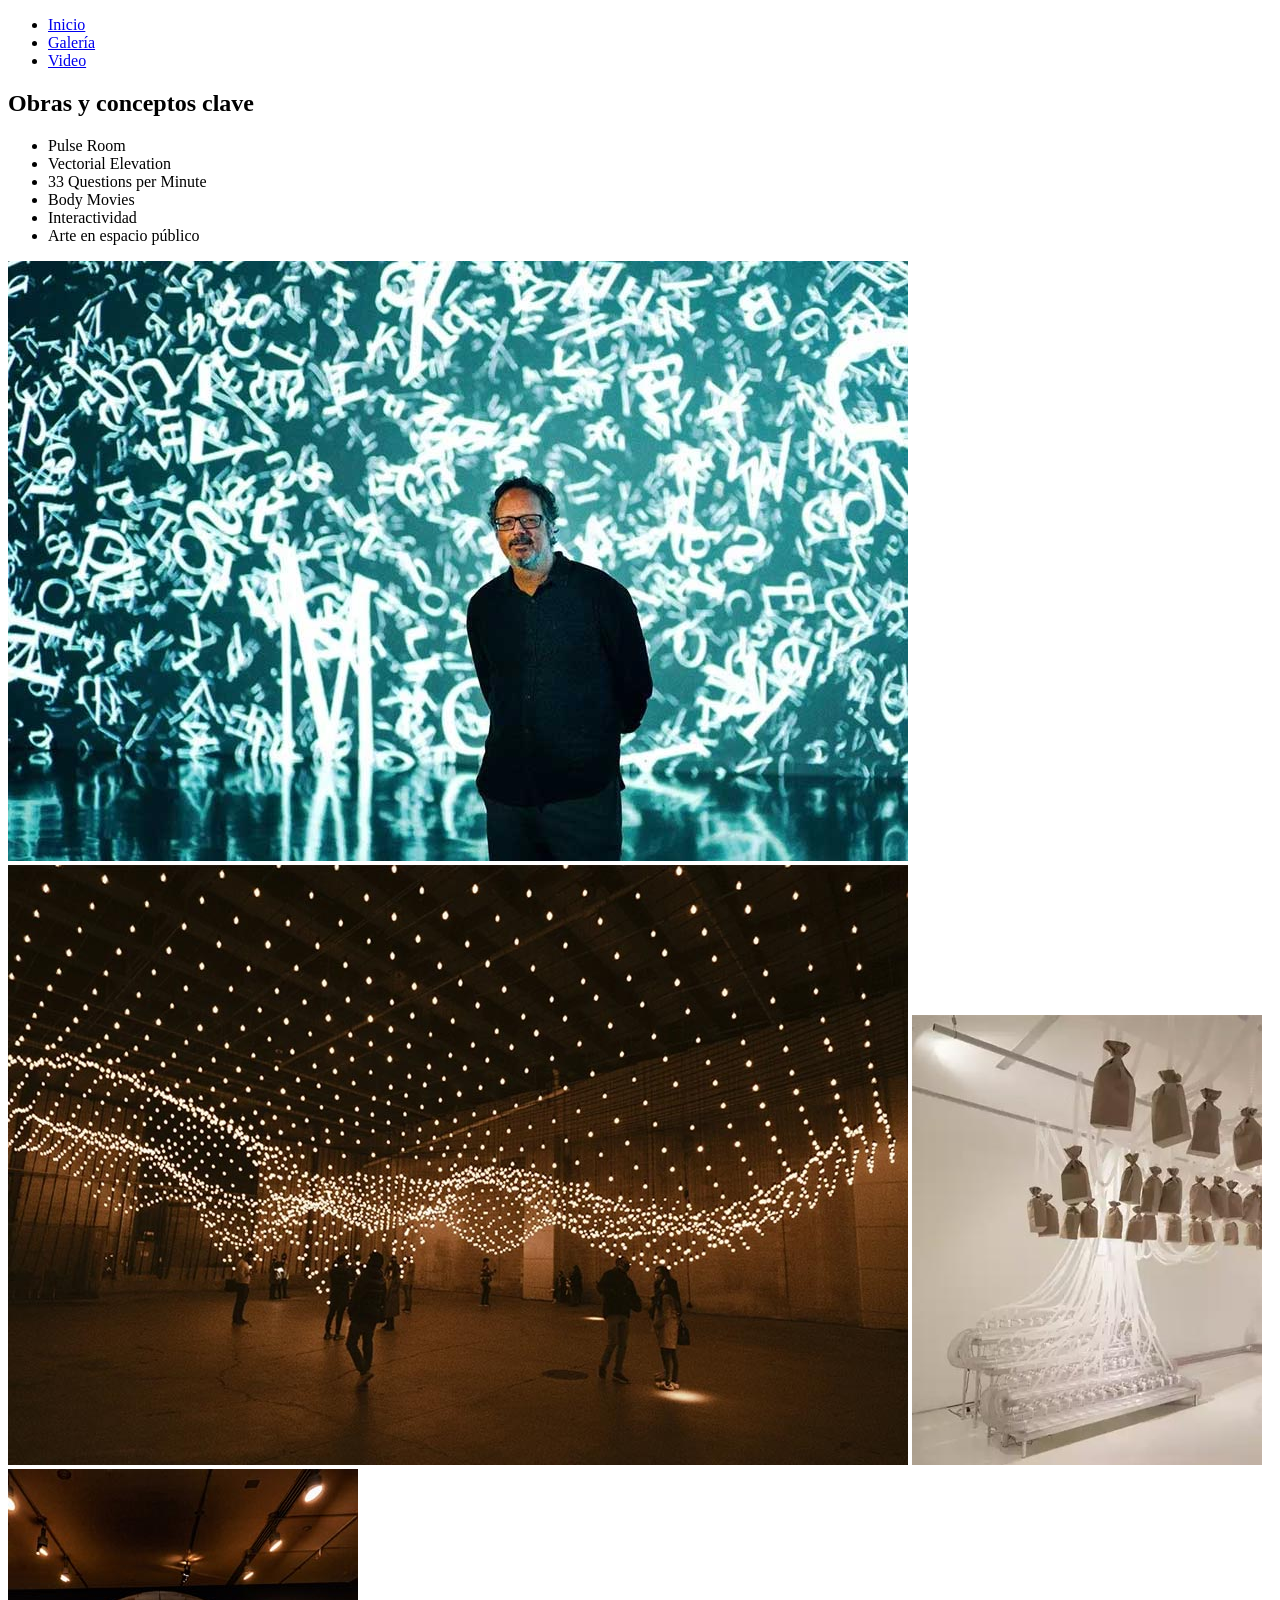
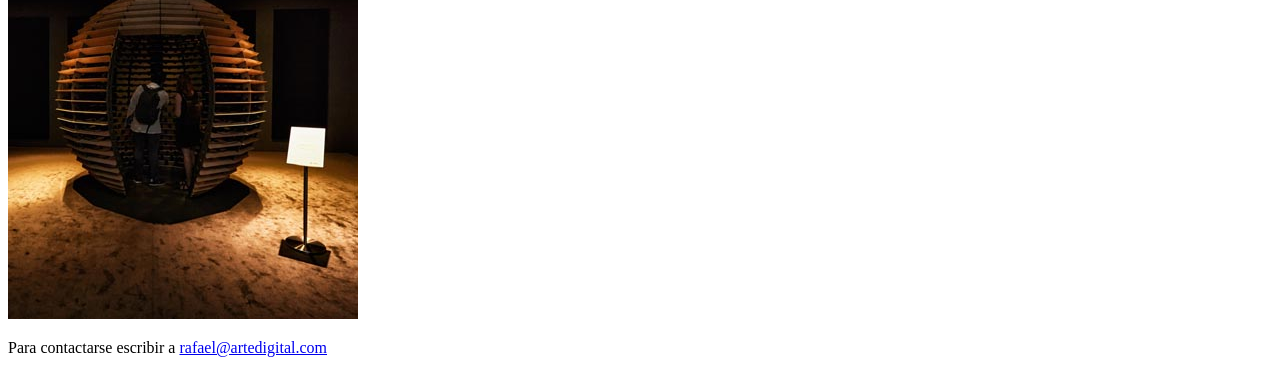
==== galeria/index.html @ 5a4463c5 "Create index.html (galeria) Armado del index.html de la subcarpeta galería. Utilice el buscador de " ====
<!DOCTYPE html>
<html lang="es">
<head>
    <meta charset="UTF-8">
    <title>Galería | Rafael Lozano-Hemmer</title>
</head>
<body>
    <div class="contenedor-principal">
        <header>
            <nav>
                <ul>
                    <li><a href="../index.html">Inicio</a></li>
                    <li><a href="index.html" class="active">Galería</a></li>
                    <li><a href="../video/index.html">Video</a></li>
                </ul>
            </nav>
        </header>
      
        <main>
            <section>
                <h2>Obras y conceptos clave</h2>
                <ul class="lista-obras">
                    <li>Pulse Room</li>
                    <li>Vectorial Elevation</li>
                    <li>33 Questions per Minute</li>
                    <li>Body Movies</li>
                    <li>Interactividad</li>
                    <li>Arte en espacio público</li>
                </ul>
            </section>
            
            <section class="galeria-grid">
                <img src="../materiales-tema3/lozano-hemmer-1.jpg" alt="Retrato del artista Rafael Lozano-Hemmer">
                <img src="../materiales-tema3/lozano-hemmer-2.jpg" alt="Instalación Pulse Topology">
                <img src="../materiales-tema3/lozano-hemmer-3.jpg" alt="Obra Vicious Circular Breathing">
                <img src="../materiales-tema3/lozano-hemmer-4.jpg" alt="Obra Sphere Packing: Bach">
            </section>
        </main>
      
        <footer>
            <p>Para contactarse escribir a <a href="mailto:rafael@artedigital.com">rafael@artedigital.com</a></p>
        </footer>
    </div>
</body>
</html>
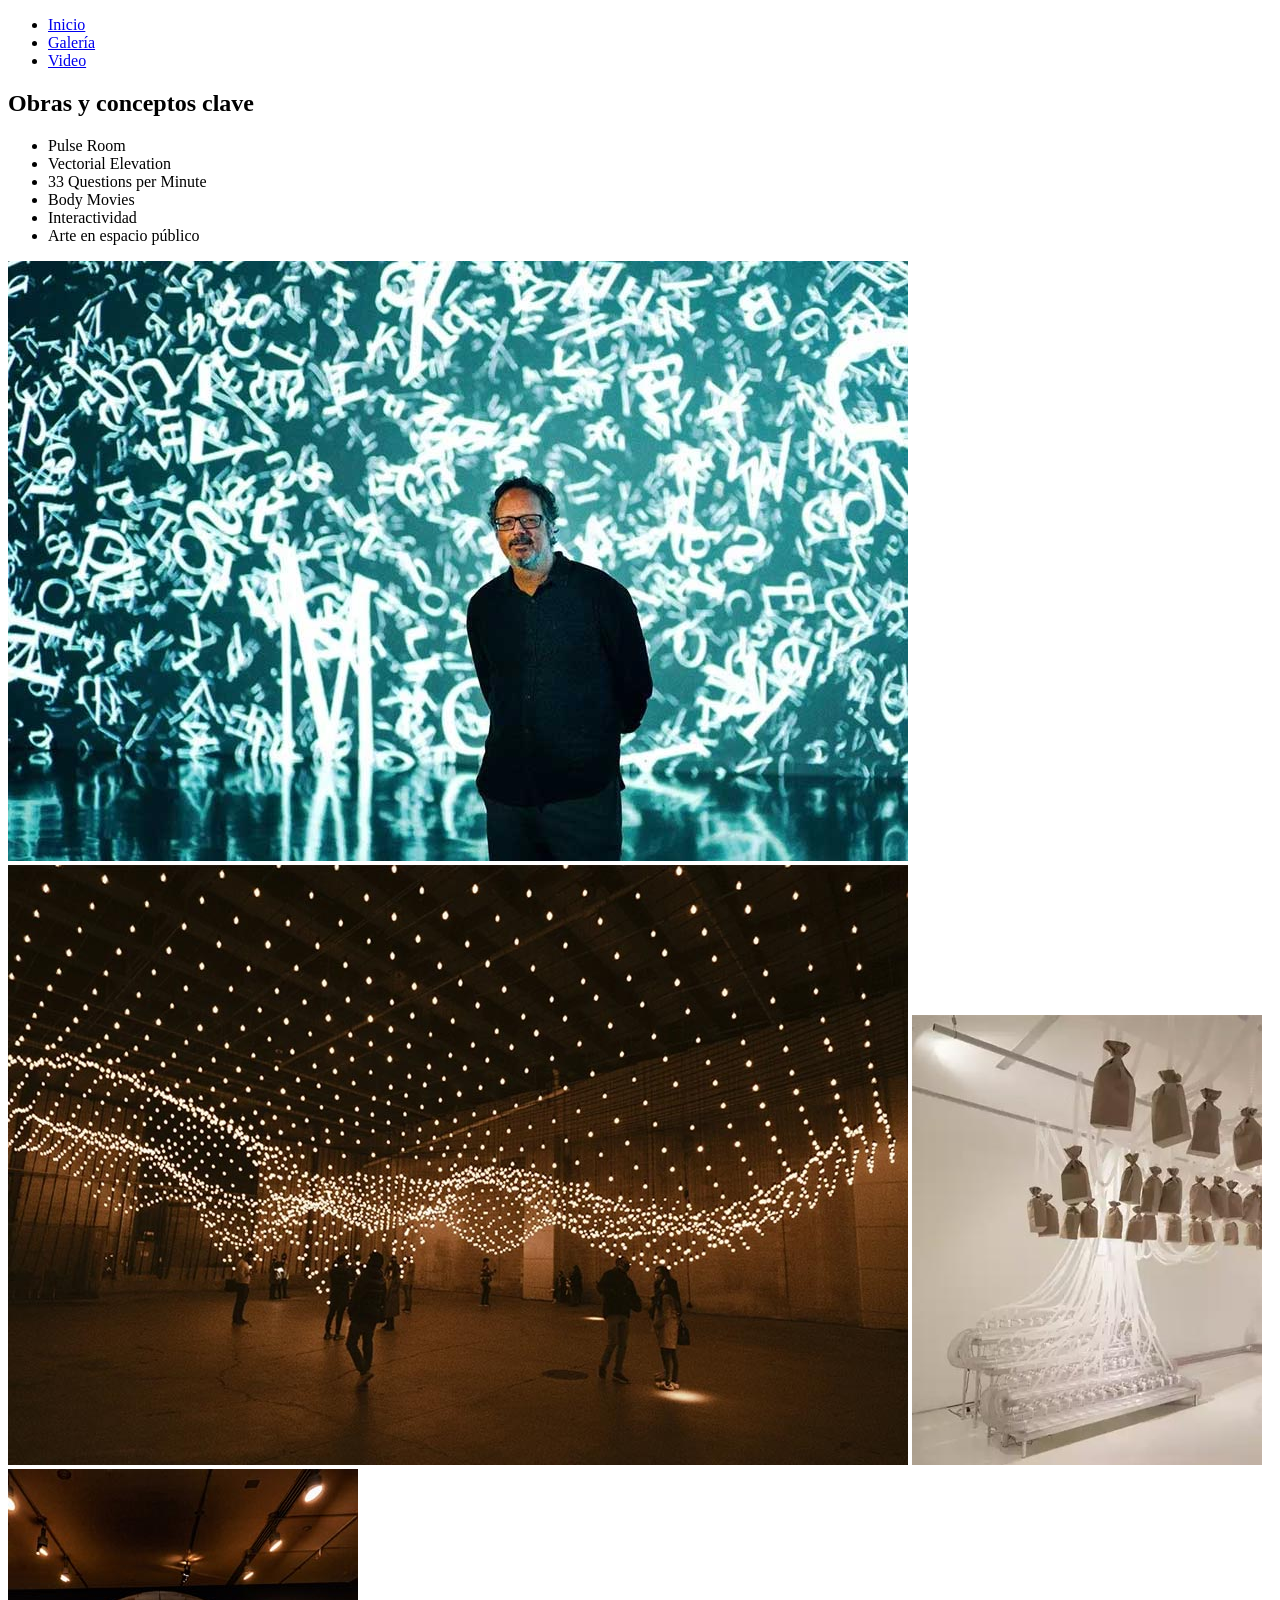
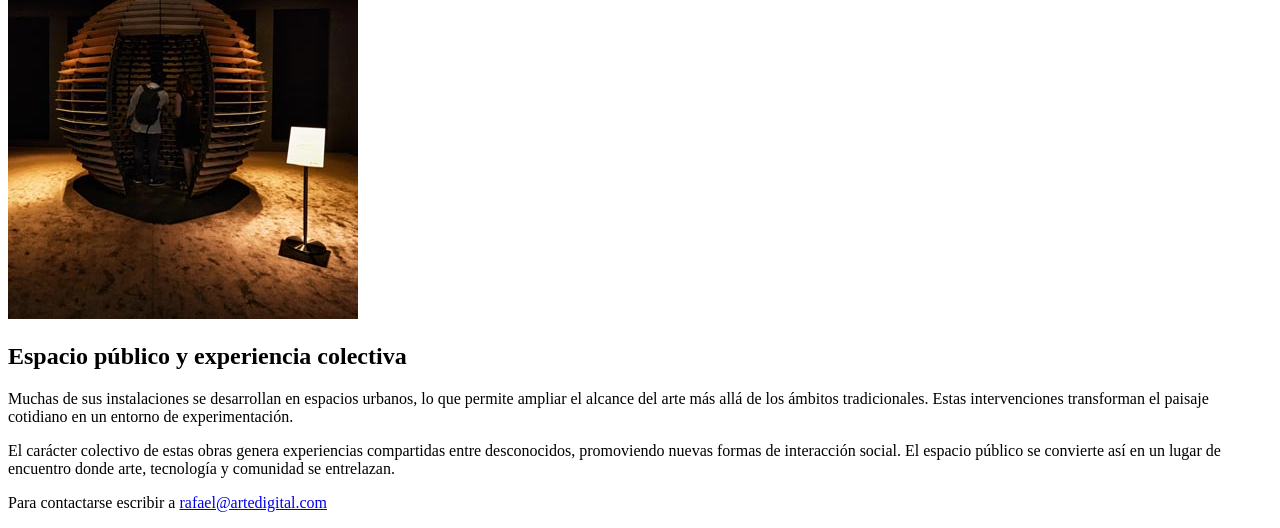
==== commit c1438cb1: "Update index.html (galeria) Nuevamente, añadí partes del archivo texto.txt aunque esta vez solamente" ====
--- a/galeria/index.html
+++ b/galeria/index.html
@@ -35,6 +35,12 @@
                 <img src="../materiales-tema3/lozano-hemmer-3.jpg" alt="Obra Vicious Circular Breathing">
                 <img src="../materiales-tema3/lozano-hemmer-4.jpg" alt="Obra Sphere Packing: Bach">
             </section>
+            
+            <article>
+                <h2>Espacio público y experiencia colectiva</h2>
+                <p>Muchas de sus instalaciones se desarrollan en espacios urbanos, lo que permite ampliar el alcance del arte más allá de los ámbitos tradicionales. Estas intervenciones transforman el paisaje cotidiano en un entorno de experimentación.</p>
+                <p>El carácter colectivo de estas obras genera experiencias compartidas entre desconocidos, promoviendo nuevas formas de interacción social. El espacio público se convierte así en un lugar de encuentro donde arte, tecnología y comunidad se entrelazan.</p>
+            </article>
         </main>
       
         <footer>
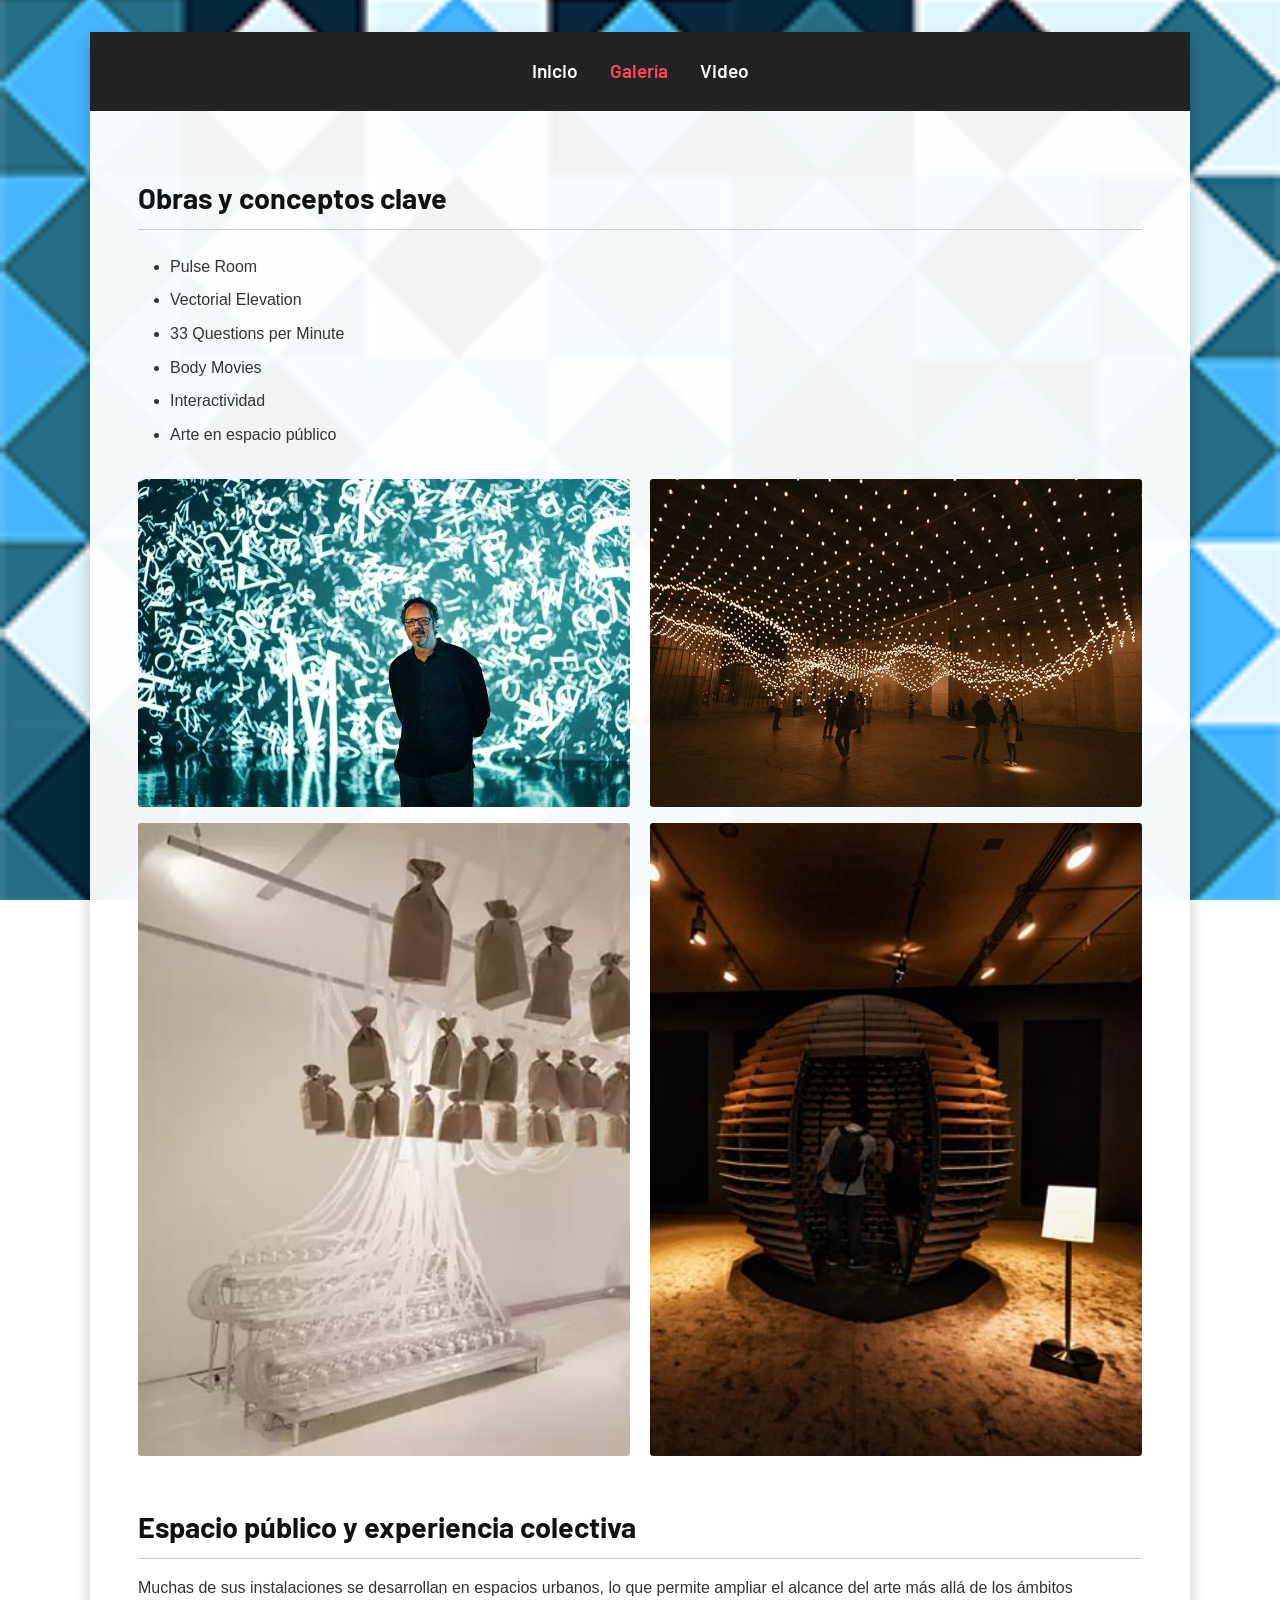
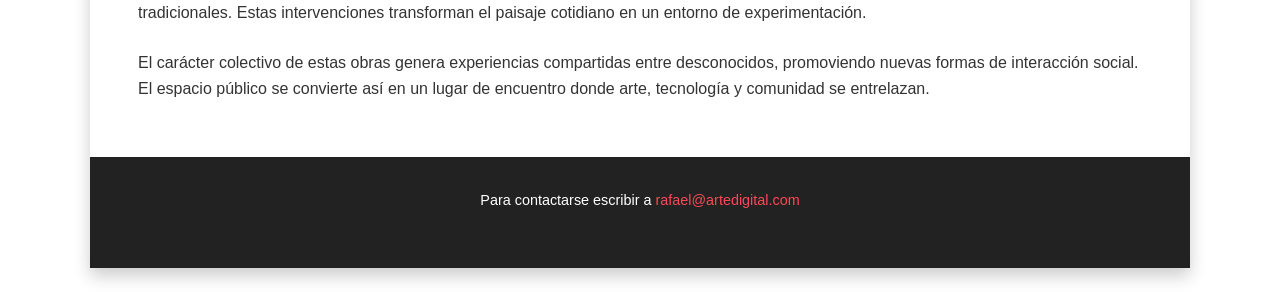
==== commit da817db0: "Update index.html (galeria) (USO DE IA: GEMINI 3 GOOGLE)  Se añadió la tipografía indicada en la c" ====
--- a/galeria/index.html
+++ b/galeria/index.html
@@ -3,6 +3,11 @@
 <head>
     <meta charset="UTF-8">
     <title>Galería | Rafael Lozano-Hemmer</title>
+    <!-- Tipografía de Google indicada -->
+    <link rel="preconnect" href="https://fonts.googleapis.com">
+    <link rel="preconnect" href="https://fonts.gstatic.com" crossorigin>
+    <link href="https://fonts.googleapis.com/css2?family=Barlow:ital,wght@0,600;0,700;0,900;1,400&display=swap" rel="stylesheet">
+    <link rel="stylesheet" href="../css/estilos.css">
 </head>
 <body>
     <div class="contenedor-principal">
--- a/css/estilos.css
+++ b/css/estilos.css
@@ -0,0 +1,130 @@
+/* RESET BÁSICO */
+* {
+    box-sizing: border-box;
+    margin: 0;
+    padding: 0;
+}
+
+/* FONDO.PNG Y FUENTE BASE */
+body {
+    background-image: url('../materiales-tema3/fondo.png');
+    background-size: cover;
+    background-attachment: fixed;
+    background-position: center;
+    font-family: Arial, Helvetica, sans-serif; 
+    font-size: 1rem;
+    line-height: 1.6;
+    color: #333;
+}
+
+/* CONTENEDOR GLOBAL EN PÍXELES Y UNIDADES RELATIVAS */
+.contenedor-principal {
+    max-width: 1100px; 
+    width: 90%;
+    margin: 2rem auto;
+    background-color: rgba(255, 255, 255, 0.95); 
+    box-shadow: 0 0.5rem 1rem rgba(0,0,0,0.2);
+}
+
+/* TIPOGRAFÍA DE GOOGLE PARA TÍTULOS */
+h1, h2, h3 {
+    font-family: "Barlow", sans-serif;
+    color: #111;
+}
+
+h1 { font-size: 3rem; font-weight: 900; text-align: center; margin-bottom: 0.5rem; }
+h2 { font-size: 1.8rem; font-weight: 700; margin: 2rem 0 1rem; border-bottom: 0.1rem solid #ccc; padding-bottom: 0.5rem; }
+p { margin-bottom: 1.5rem; }
+strong { font-weight: bold; color: #000; }
+
+/* ENCABEZADO Y MENÚ HORIZONTAL */
+header {
+    background-color: #222;
+    padding: 1.5rem 0;
+}
+
+nav ul {
+    list-style: none;
+    display: flex;
+    justify-content: center;
+    gap: 2rem;
+}
+
+nav a {
+    color: #fff;
+    text-decoration: none;
+    font-family: "Barlow", sans-serif;
+    font-weight: 600;
+    font-size: 1.2rem;
+    transition: color 0.3s ease;
+}
+
+nav a:hover, nav a.active {
+    color: #ff4757;
+}
+
+/* ELEMENTOS DESTACADOS Y ÁREA DE CONTENIDO */
+main {
+    padding: 2rem 3rem;
+}
+
+blockquote {
+    font-size: 1.3rem;
+    font-style: italic;
+    text-align: center;
+    margin: 2rem 0;
+    padding: 1.5rem;
+    background-color: #f1f2f6;
+    border-left: 0.5rem solid #ff4757;
+}
+
+.lista-obras {
+    margin: 1.5rem 0 1.5rem 2rem;
+}
+
+.lista-obras li {
+    margin-bottom: 0.5rem;
+}
+
+/* GALERÍA DE IMÁGENES Y VIDEO */
+.galeria-grid {
+    display: flex;
+    flex-wrap: wrap;
+    gap: 2%; 
+    margin-top: 2rem;
+}
+
+.galeria-grid img {
+    width: 49%; 
+    margin-bottom: 1rem;
+    border-radius: 0.2rem;
+}
+
+.video-contenedor {
+    position: relative;
+    padding-bottom: 56.25%; 
+    height: 0;
+    margin: 2rem 0;
+}
+
+.video-contenedor iframe {
+    position: absolute;
+    top: 0;
+    left: 0;
+    width: 100%;
+    height: 100%;
+}
+
+/* PIE DE PÁGINA */
+footer {
+    background-color: #222;
+    color: #fff;
+    text-align: center;
+    padding: 2rem;
+    font-size: 0.9rem;
+}
+
+footer a {
+    color: #ff4757;
+    text-decoration: none;
+}
